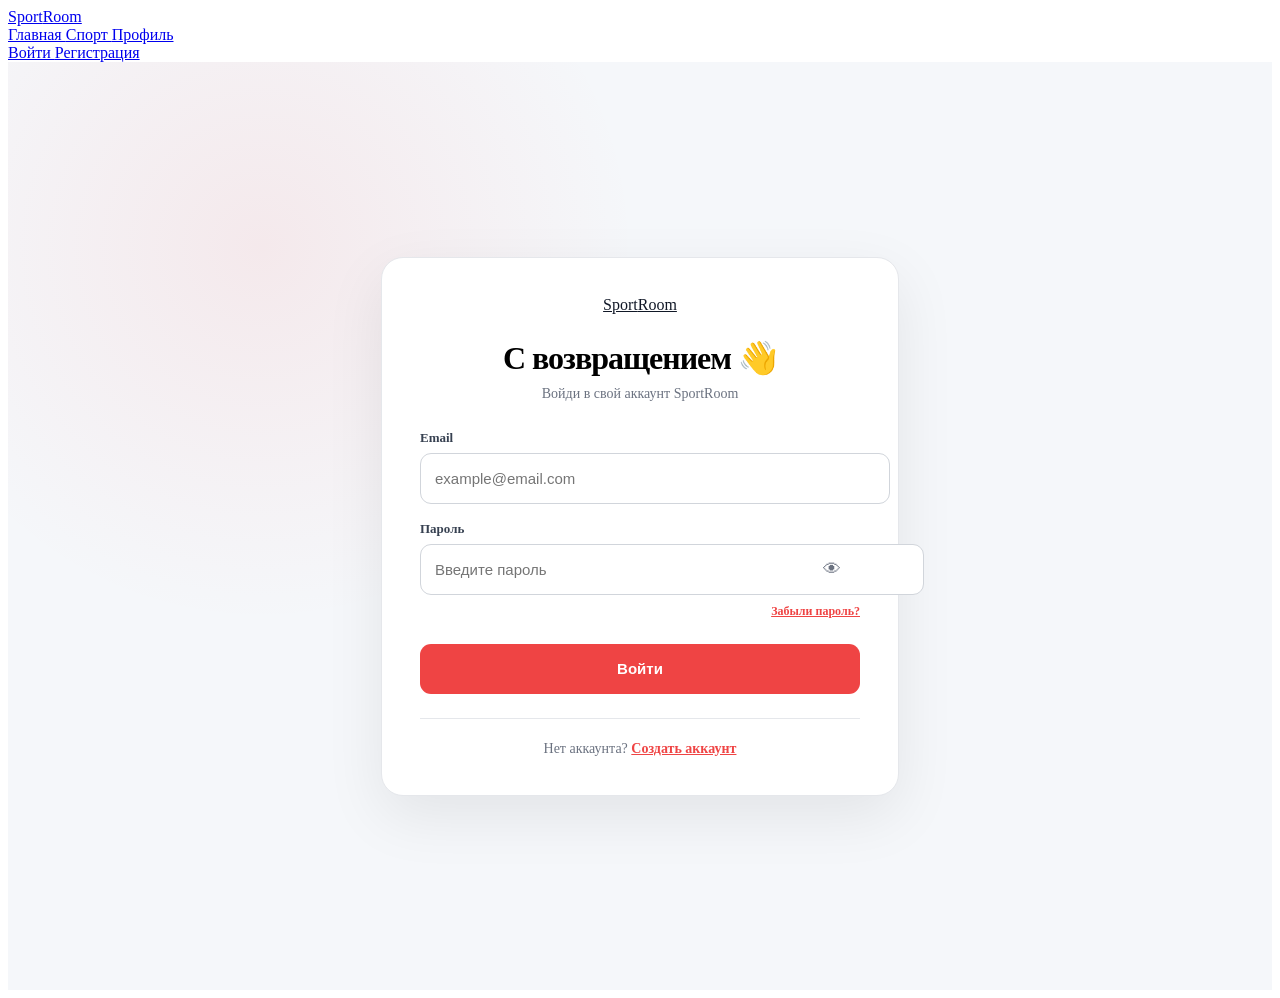
==== login.html @ 984f0fbe "Add login page with form and styles" ====
<!DOCTYPE html>
<html lang="ru">
<head>
  <meta charset="UTF-8">
  <meta name="viewport" content="width=device-width, initial-scale=1.0">

  <title>SportRoom — Вход</title>

  <link rel="stylesheet" href="css/style.css">

  <style>
    .auth-page {
      min-height: calc(100vh - 72px);

      display: flex;
      align-items: center;
      justify-content: center;

      padding: 50px 18px;

      background:
        radial-gradient(
          circle at 20% 20%,
          rgba(239,68,68,.08),
          transparent 30%
        ),
        #f5f7fa;
    }

    .auth-card {
      width: min(440px, 100%);

      padding: 38px;

      background: white;

      border: 1px solid #e5e7eb;

      border-radius: 22px;

      box-shadow:
        0 20px 60px rgba(0,0,0,.08);
    }

    .auth-logo {
      text-align: center;

      margin-bottom: 25px;
    }

    .auth-logo .logo {
      color: #111827;
    }

    .auth-header {
      text-align: center;

      margin-bottom: 28px;
    }

    .auth-header h1 {
      margin: 0 0 9px;

      font-size: 32px;

      letter-spacing: -1px;
    }

    .auth-header p {
      margin: 0;

      color: #6b7280;

      font-size: 14px;
    }

    .form-group {
      margin-bottom: 17px;
    }

    .form-group label {
      display: block;

      margin-bottom: 7px;

      color: #374151;

      font-size: 13px;

      font-weight: 800;
    }

    .form-input {
      width: 100%;

      min-height: 49px;

      padding: 0 14px;

      border: 1px solid #d1d5db;

      border-radius: 11px;

      background: white;

      color: #111827;

      font-size: 15px;

      outline: none;

      transition: .2s;
    }

    .form-input:focus {
      border-color: #ef4444;

      box-shadow:
        0 0 0 3px rgba(239,68,68,.1);
    }

    .password-wrap {
      position: relative;
    }

    .password-wrap .form-input {
      padding-right: 48px;
    }

    .show-password {
      position: absolute;

      right: 13px;
      top: 50%;

      transform: translateY(-50%);

      border: 0;

      background: transparent;

      color: #6b7280;

      font-size: 18px;
    }

    .auth-submit {
      width: 100%;

      min-height: 50px;

      margin-top: 8px;

      border: 0;

      border-radius: 11px;

      background: #ef4444;

      color: white;

      font-size: 15px;

      font-weight: 900;

      cursor: pointer;

      transition: .2s;
    }

    .auth-submit:hover {
      background: #dc2626;

      transform: translateY(-1px);
    }

    .auth-submit:disabled {
      opacity: .65;

      cursor: wait;

      transform: none;
    }

    .auth-message {
      display: none;

      margin-bottom: 18px;

      padding: 12px 14px;

      border-radius: 10px;

      font-size: 13px;

      line-height: 1.5;
    }

    .auth-message.error {
      display: block;

      background: #fef2f2;

      border: 1px solid #fecaca;

      color: #b91c1c;
    }

    .auth-message.success {
      display: block;

      background: #f0fdf4;

      border: 1px solid #bbf7d0;

      color: #15803d;
    }

    .auth-footer {
      margin-top: 24px;

      padding-top: 22px;

      border-top: 1px solid #e5e7eb;

      text-align: center;

      color: #6b7280;

      font-size: 14px;
    }

    .auth-footer a {
      color: #ef4444;

      font-weight: 800;
    }

    .forgot-password {
      display: block;

      margin-top: 9px;

      text-align: right;

      color: #ef4444;

      font-size: 12px;

      font-weight: 700;
    }

    @media (max-width: 600px) {
      .auth-page {
        padding: 30px 12px;
      }

      .auth-card {
        padding: 28px 20px;
      }
    }
  </style>
</head>

<body>


<!-- HEADER -->

<header class="header">

  <div class="header-inner">

    <a href="index.html" class="logo">
      Sport<span>Room</span>
    </a>

    <nav class="nav">

      <a href="index.html">
        Главная
      </a>

      <a href="sports.html">
        Спорт
      </a>

      <a href="profile.html">
        Профиль
      </a>

    </nav>

    <div class="header-buttons">

      <a
        href="login.html"
        class="button button-dark"
      >
        Войти
      </a>

      <a
        href="register.html"
        class="button button-red"
      >
        Регистрация
      </a>

    </div>

  </div>

</header>


<!-- LOGIN -->

<main class="auth-page">

  <div class="auth-card">

    <div class="auth-logo">

      <a
        href="index.html"
        class="logo"
      >
        Sport<span>Room</span>
      </a>

    </div>


    <div class="auth-header">

      <h1>
        С возвращением 👋
      </h1>

      <p>
        Войди в свой аккаунт SportRoom
      </p>

    </div>


    <div
      id="authMessage"
      class="auth-message"
    ></div>


    <form id="loginForm">

      <div class="form-group">

        <label for="email">
          Email
        </label>

        <input
          id="email"
          class="form-input"
          type="email"
          placeholder="example@email.com"
          autocomplete="email"
          required
        >

      </div>


      <div class="form-group">

        <label for="password">
          Пароль
        </label>

        <div class="password-wrap">

          <input
            id="password"
            class="form-input"
            type="password"
            placeholder="Введите пароль"
            autocomplete="current-password"
            required
          >

          <button
            id="showPassword"
            class="show-password"
            type="button"
            aria-label="Показать пароль"
          >
            👁
          </button>

        </div>


        <a
          href="#"
          id="forgotPassword"
          class="forgot-password"
        >
          Забыли пароль?
        </a>

      </div>


      <button
        id="loginButton"
        class="auth-submit"
        type="submit"
      >
        Войти
      </button>

    </form>


    <div class="auth-footer">

      Нет аккаунта?

      <a href="register.html">
        Создать аккаунт
      </a>

    </div>

  </div>

</main>


<script>

/*
  ВАЖНО:

  Настоящую авторизацию через Supabase
  подключим следующим шагом.

  Пока эта страница готовит интерфейс
  входа и проверку формы.
*/


const loginForm =
  document.getElementById(
    "loginForm"
  );


const emailInput =
  document.getElementById(
    "email"
  );


const passwordInput =
  document.getElementById(
    "password"
  );


const loginButton =
  document.getElementById(
    "loginButton"
  );


const message =
  document.getElementById(
    "authMessage"
  );


const showPassword =
  document.getElementById(
    "showPassword"
  );


function showMessage(
  text,
  type
) {

  message.textContent =
    text;

  message.className =
    "auth-message " + type;

}


showPassword.addEventListener(
  "click",
  function() {

    if (
      passwordInput.type ===
      "password"
    ) {

      passwordInput.type =
        "text";

      this.textContent =
        "🙈";

    } else {

      passwordInput.type =
        "password";

      this.textContent =
        "👁";

    }

  }
);


loginForm.addEventListener(
  "submit",
  function(event) {

    event.preventDefault();


    const email =
      emailInput.value.trim();


    const password =
      passwordInput.value;


    if (!email) {

      showMessage(
        "Введите email.",
        "error"
      );

      emailInput.focus();

      return;

    }


    if (!password) {

      showMessage(
        "Введите пароль.",
        "error"
      );

      passwordInput.focus();

      return;

    }


    loginButton.disabled =
      true;

    loginButton.textContent =
      "Вход...";


    /*
      Здесь позже будет:

      supabase.auth.signInWithPassword({
        email,
        password
      })
    */


    setTimeout(
      function() {

        loginButton.disabled =
          false;

        loginButton.textContent =
          "Войти";

        showMessage(
          "Интерфейс готов. Настоящий вход через Supabase подключим следующим шагом.",
          "success"
        );

      },
      700
    );

  }
);


document
  .getElementById(
    "forgotPassword"
  )
  .addEventListener(
    "click",
    function(event) {

      event.preventDefault();

      showMessage(
        "Восстановление пароля подключим вместе с Supabase.",
        "success"
      );

    }
  );

</script>

</body>
</html>
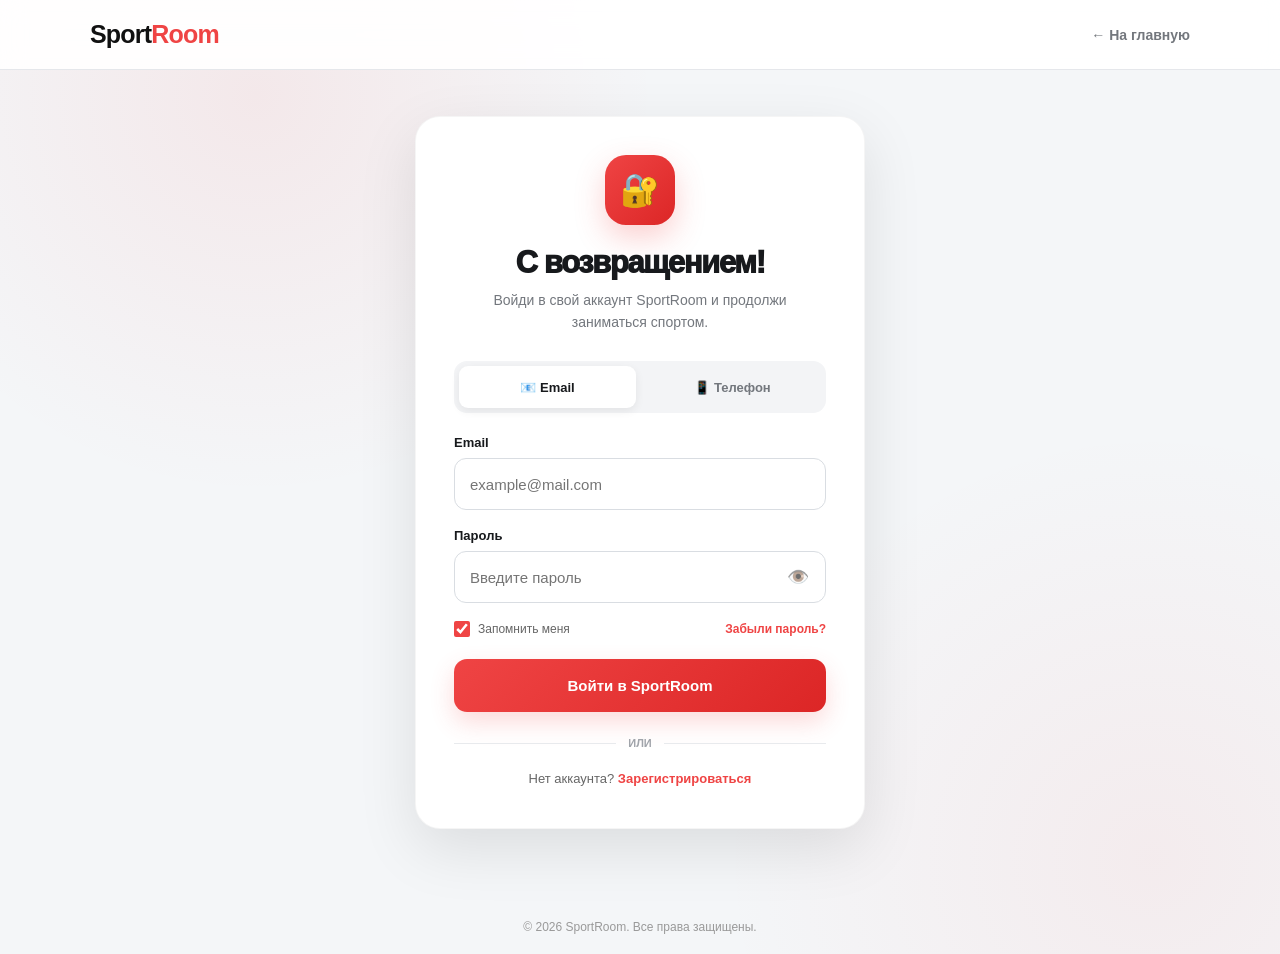
==== commit ef849293: "Update print statement from 'Hello' to 'Goodbye'" ====
--- a/login.html
+++ b/login.html
@@ -1,359 +1,871 @@
 <!DOCTYPE html>
 <html lang="ru">
 <head>
+
   <meta charset="UTF-8">
-  <meta name="viewport" content="width=device-width, initial-scale=1.0">
-
-  <title>SportRoom — Вход</title>
-
-  <link rel="stylesheet" href="css/style.css">
+
+  <meta
+    name="viewport"
+    content="width=device-width, initial-scale=1.0, viewport-fit=cover"
+  >
+
+  <meta
+    name="theme-color"
+    content="#0b0f14"
+  >
+
+  <title>Вход — SportRoom</title>
 
   <style>
-    .auth-page {
-      min-height: calc(100vh - 72px);
-
-      display: flex;
-      align-items: center;
-      justify-content: center;
-
-      padding: 50px 18px;
+
+    * {
+      box-sizing: border-box;
+      margin: 0;
+      padding: 0;
+    }
+
+    :root {
+      --red: #ef4444;
+      --red-dark: #dc2626;
+      --red-light: #fff1f2;
+
+      --dark: #0b0f14;
+      --text: #17191c;
+      --muted: #73777d;
+
+      --border: #e5e7eb;
+
+      --bg: #f4f6f8;
+
+      --shadow:
+        0 20px 60px rgba(0, 0, 0, .10);
+    }
+
+
+    body {
+      min-height: 100vh;
+
+      font-family:
+        -apple-system,
+        BlinkMacSystemFont,
+        "Segoe UI",
+        Arial,
+        sans-serif;
 
       background:
         radial-gradient(
-          circle at 20% 20%,
-          rgba(239,68,68,.08),
+          circle at 20% 10%,
+          rgba(239, 68, 68, .08),
           transparent 30%
         ),
-        #f5f7fa;
-    }
-
-    .auth-card {
-      width: min(440px, 100%);
+        radial-gradient(
+          circle at 90% 90%,
+          rgba(239, 68, 68, .06),
+          transparent 30%
+        ),
+        var(--bg);
+
+      color: var(--text);
+    }
+
+
+    /* =====================================================
+       HEADER
+       ===================================================== */
+
+    header {
+      height: 70px;
+
+      background: rgba(255,255,255,.92);
+
+      border-bottom: 1px solid var(--border);
+
+      backdrop-filter: blur(12px);
+      -webkit-backdrop-filter: blur(12px);
+    }
+
+
+    .header-inner {
+      width: min(
+        1100px,
+        calc(100% - 36px)
+      );
+
+      height: 100%;
+
+      margin: auto;
+
+      display: flex;
+
+      align-items: center;
+
+      justify-content: space-between;
+    }
+
+
+    .logo {
+      text-decoration: none;
+
+      color: #111;
+
+      font-size: 25px;
+
+      font-weight: 900;
+
+      letter-spacing: -.8px;
+    }
+
+
+    .logo span {
+      color: var(--red);
+    }
+
+
+    .back-home {
+      text-decoration: none;
+
+      color: var(--muted);
+
+      font-size: 14px;
+
+      font-weight: 700;
+
+      transition: .2s ease;
+    }
+
+
+    .back-home:hover {
+      color: var(--red);
+
+      transform: translateX(-2px);
+    }
+
+
+    /* =====================================================
+       PAGE
+       ===================================================== */
+
+    .login-page {
+      min-height:
+        calc(100vh - 70px);
+
+      display: flex;
+
+      align-items: center;
+
+      justify-content: center;
+
+      padding:
+        45px 18px 70px;
+    }
+
+
+    .login-container {
+      width: 100%;
+
+      max-width: 450px;
+    }
+
+
+    /* =====================================================
+       CARD
+       ===================================================== */
+
+    .login-card {
+      background: white;
+
+      border: 1px solid rgba(0,0,0,.04);
+
+      border-radius: 25px;
 
       padding: 38px;
 
+      box-shadow: var(--shadow);
+    }
+
+
+    .login-icon {
+      width: 70px;
+
+      height: 70px;
+
+      display: flex;
+
+      align-items: center;
+
+      justify-content: center;
+
+      margin: 0 auto 20px;
+
+      border-radius: 21px;
+
+      background:
+        linear-gradient(
+          135deg,
+          #ef4444,
+          #dc2626
+        );
+
+      color: white;
+
+      font-size: 32px;
+
+      box-shadow:
+        0 12px 30px rgba(239,68,68,.25);
+    }
+
+
+    .login-card h1 {
+      text-align: center;
+
+      font-size: 31px;
+
+      font-weight: 950;
+
+      letter-spacing: -1.4px;
+
+      margin-bottom: 8px;
+    }
+
+
+    .login-subtitle {
+      text-align: center;
+
+      color: var(--muted);
+
+      font-size: 14px;
+
+      line-height: 1.6;
+
+      margin-bottom: 28px;
+    }
+
+
+    /* =====================================================
+       LOGIN TYPE
+       ===================================================== */
+
+    .login-type {
+      display: grid;
+
+      grid-template-columns: 1fr 1fr;
+
+      gap: 8px;
+
+      padding: 5px;
+
+      margin-bottom: 22px;
+
+      background: #f3f4f6;
+
+      border-radius: 13px;
+    }
+
+
+    .login-type button {
+      min-height: 42px;
+
+      border: 0;
+
+      border-radius: 9px;
+
+      background: transparent;
+
+      color: #73777d;
+
+      font-family: inherit;
+
+      font-size: 13px;
+
+      font-weight: 800;
+
+      cursor: pointer;
+
+      transition: .2s ease;
+    }
+
+
+    .login-type button.active {
       background: white;
 
-      border: 1px solid #e5e7eb;
-
-      border-radius: 22px;
+      color: var(--text);
 
       box-shadow:
-        0 20px 60px rgba(0,0,0,.08);
-    }
-
-    .auth-logo {
-      text-align: center;
-
-      margin-bottom: 25px;
-    }
-
-    .auth-logo .logo {
-      color: #111827;
-    }
-
-    .auth-header {
-      text-align: center;
-
-      margin-bottom: 28px;
-    }
-
-    .auth-header h1 {
-      margin: 0 0 9px;
-
-      font-size: 32px;
-
-      letter-spacing: -1px;
-    }
-
-    .auth-header p {
-      margin: 0;
-
-      color: #6b7280;
-
-      font-size: 14px;
-    }
+        0 3px 10px rgba(0,0,0,.07);
+    }
+
+
+    /* =====================================================
+       FORM
+       ===================================================== */
 
     .form-group {
-      margin-bottom: 17px;
-    }
+      margin-bottom: 18px;
+    }
+
 
     .form-group label {
       display: block;
 
-      margin-bottom: 7px;
-
-      color: #374151;
+      margin-bottom: 8px;
 
       font-size: 13px;
 
       font-weight: 800;
     }
+
+
+    .input-wrapper {
+      position: relative;
+    }
+
 
     .form-input {
       width: 100%;
 
-      min-height: 49px;
-
-      padding: 0 14px;
-
-      border: 1px solid #d1d5db;
+      min-height: 52px;
+
+      padding:
+        0 15px;
+
+      border:
+        1px solid #d9dde2;
+
+      border-radius: 12px;
+
+      outline: none;
+
+      background: white;
+
+      color: var(--text);
+
+      font-family: inherit;
+
+      font-size: 15px;
+
+      transition: .2s ease;
+    }
+
+
+    .form-input:focus {
+      border-color: var(--red);
+
+      box-shadow:
+        0 0 0 4px
+        rgba(239,68,68,.09);
+    }
+
+
+    .password-input {
+      padding-right: 55px;
+    }
+
+
+    .password-toggle {
+      position: absolute;
+
+      top: 50%;
+
+      right: 8px;
+
+      transform: translateY(-50%);
+
+      width: 40px;
+
+      height: 40px;
+
+      border: 0;
+
+      border-radius: 9px;
+
+      background: transparent;
+
+      cursor: pointer;
+
+      font-size: 18px;
+
+      opacity: .65;
+    }
+
+
+    .password-toggle:hover {
+      background: #f3f4f6;
+
+      opacity: 1;
+    }
+
+
+    /* =====================================================
+       PHONE
+       ===================================================== */
+
+    .phone-wrapper {
+      display: flex;
+
+      gap: 8px;
+    }
+
+
+    .country-code {
+      width: 115px;
+
+      min-height: 52px;
+
+      padding: 0 10px;
+
+      border:
+        1px solid #d9dde2;
+
+      border-radius: 12px;
+
+      background: white;
+
+      outline: none;
+
+      font-family: inherit;
+
+      font-size: 14px;
+
+      cursor: pointer;
+    }
+
+
+    .phone-number {
+      flex: 1;
+    }
+
+
+    /* =====================================================
+       OPTIONS
+       ===================================================== */
+
+    .form-options {
+      display: flex;
+
+      align-items: center;
+
+      justify-content: space-between;
+
+      gap: 10px;
+
+      margin:
+        2px 0 22px;
+    }
+
+
+    .remember {
+      display: flex;
+
+      align-items: center;
+
+      gap: 8px;
+
+      color: #666;
+
+      font-size: 12px;
+
+      cursor: pointer;
+    }
+
+
+    .remember input {
+      width: 16px;
+
+      height: 16px;
+
+      accent-color: var(--red);
+
+      cursor: pointer;
+    }
+
+
+    .forgot {
+      border: 0;
+
+      background: transparent;
+
+      color: var(--red);
+
+      font-family: inherit;
+
+      font-size: 12px;
+
+      font-weight: 800;
+
+      cursor: pointer;
+    }
+
+
+    /* =====================================================
+       BUTTON
+       ===================================================== */
+
+    .login-button {
+      width: 100%;
+
+      min-height: 53px;
+
+      border: 0;
+
+      border-radius: 13px;
+
+      background:
+        linear-gradient(
+          135deg,
+          var(--red),
+          var(--red-dark)
+        );
+
+      color: white;
+
+      font-family: inherit;
+
+      font-size: 15px;
+
+      font-weight: 900;
+
+      cursor: pointer;
+
+      box-shadow:
+        0 10px 25px
+        rgba(239,68,68,.20);
+
+      transition:
+        transform .2s ease,
+        box-shadow .2s ease;
+    }
+
+
+    .login-button:hover {
+      transform: translateY(-2px);
+
+      box-shadow:
+        0 14px 30px
+        rgba(239,68,68,.28);
+    }
+
+
+    .login-button:active {
+      transform: translateY(0);
+    }
+
+
+    .login-button.loading {
+      pointer-events: none;
+
+      opacity: .7;
+    }
+
+
+    /* =====================================================
+       MESSAGE
+       ===================================================== */
+
+    .message {
+      display: none;
+
+      margin-top: 15px;
+
+      padding: 13px 14px;
 
       border-radius: 11px;
 
-      background: white;
-
-      color: #111827;
-
-      font-size: 15px;
-
-      outline: none;
-
-      transition: .2s;
-    }
-
-    .form-input:focus {
-      border-color: #ef4444;
-
-      box-shadow:
-        0 0 0 3px rgba(239,68,68,.1);
-    }
-
-    .password-wrap {
-      position: relative;
-    }
-
-    .password-wrap .form-input {
-      padding-right: 48px;
-    }
-
-    .show-password {
-      position: absolute;
-
-      right: 13px;
-      top: 50%;
-
-      transform: translateY(-50%);
-
-      border: 0;
-
-      background: transparent;
-
-      color: #6b7280;
-
-      font-size: 18px;
-    }
-
-    .auth-submit {
-      width: 100%;
-
-      min-height: 50px;
-
-      margin-top: 8px;
-
-      border: 0;
-
-      border-radius: 11px;
-
-      background: #ef4444;
-
-      color: white;
-
-      font-size: 15px;
+      font-size: 13px;
+
+      line-height: 1.5;
+
+      text-align: center;
+    }
+
+
+    .message.error {
+      display: block;
+
+      background: #fff1f2;
+
+      border: 1px solid #fecdd3;
+
+      color: #be123c;
+    }
+
+
+    .message.success {
+      display: block;
+
+      background: #ecfdf5;
+
+      border: 1px solid #bbf7d0;
+
+      color: #15803d;
+    }
+
+
+    /* =====================================================
+       DIVIDER
+       ===================================================== */
+
+    .divider {
+      display: flex;
+
+      align-items: center;
+
+      gap: 12px;
+
+      margin:
+        25px 0 20px;
+
+      color: #a0a4aa;
+
+      font-size: 11px;
+
+      font-weight: 700;
+    }
+
+
+    .divider::before,
+    .divider::after {
+      content: "";
+
+      flex: 1;
+
+      height: 1px;
+
+      background: #e8eaed;
+    }
+
+
+    /* =====================================================
+       REGISTER
+       ===================================================== */
+
+    .register-link {
+      display: block;
+
+      text-align: center;
+
+      color: #666;
+
+      font-size: 13px;
+
+      line-height: 1.6;
+    }
+
+
+    .register-link a {
+      color: var(--red);
+
+      text-decoration: none;
 
       font-weight: 900;
-
-      cursor: pointer;
-
-      transition: .2s;
-    }
-
-    .auth-submit:hover {
-      background: #dc2626;
-
-      transform: translateY(-1px);
-    }
-
-    .auth-submit:disabled {
-      opacity: .65;
-
-      cursor: wait;
-
-      transform: none;
-    }
-
-    .auth-message {
-      display: none;
-
-      margin-bottom: 18px;
-
-      padding: 12px 14px;
-
-      border-radius: 10px;
-
-      font-size: 13px;
-
-      line-height: 1.5;
-    }
-
-    .auth-message.error {
-      display: block;
-
-      background: #fef2f2;
-
-      border: 1px solid #fecaca;
-
-      color: #b91c1c;
-    }
-
-    .auth-message.success {
-      display: block;
-
-      background: #f0fdf4;
-
-      border: 1px solid #bbf7d0;
-
-      color: #15803d;
-    }
-
-    .auth-footer {
-      margin-top: 24px;
-
-      padding-top: 22px;
-
-      border-top: 1px solid #e5e7eb;
+    }
+
+
+    .register-link a:hover {
+      text-decoration: underline;
+    }
+
+
+    /* =====================================================
+       FOOTER
+       ===================================================== */
+
+    footer {
+      padding:
+        20px;
 
       text-align: center;
 
-      color: #6b7280;
-
-      font-size: 14px;
-    }
-
-    .auth-footer a {
-      color: #ef4444;
-
-      font-weight: 800;
-    }
-
-    .forgot-password {
-      display: block;
-
-      margin-top: 9px;
-
-      text-align: right;
-
-      color: #ef4444;
+      color: #999;
 
       font-size: 12px;
-
-      font-weight: 700;
-    }
+    }
+
+
+    /* =====================================================
+       MOBILE
+       ===================================================== */
 
     @media (max-width: 600px) {
-      .auth-page {
-        padding: 30px 12px;
+
+      header {
+        height: 60px;
       }
 
-      .auth-card {
-        padding: 28px 20px;
+
+      .header-inner {
+        width:
+          calc(100% - 24px);
       }
-    }
+
+
+      .logo {
+        font-size: 22px;
+      }
+
+
+      .back-home {
+        font-size: 12px;
+      }
+
+
+      .login-page {
+        min-height:
+          calc(100vh - 60px);
+
+        align-items:
+          flex-start;
+
+        padding:
+          25px 10px 50px;
+      }
+
+
+      .login-card {
+        padding:
+          27px 20px;
+
+        border-radius: 21px;
+      }
+
+
+      .login-icon {
+        width: 62px;
+
+        height: 62px;
+
+        border-radius: 18px;
+
+        font-size: 28px;
+      }
+
+
+      .login-card h1 {
+        font-size: 27px;
+      }
+
+
+      .login-subtitle {
+        font-size: 13px;
+
+        margin-bottom: 23px;
+      }
+
+
+      .country-code {
+        width: 105px;
+      }
+
+    }
+
+
+    @media (max-width: 360px) {
+
+      .phone-wrapper {
+        flex-direction: column;
+      }
+
+
+      .country-code {
+        width: 100%;
+      }
+
+    }
+
   </style>
+
 </head>
 
+
 <body>
 
 
-<!-- HEADER -->
-
-<header class="header">
+<!-- =====================================================
+     HEADER
+     ===================================================== -->
+
+<header>
 
   <div class="header-inner">
 
-    <a href="index.html" class="logo">
+    <a
+      href="index.html"
+      class="logo"
+    >
       Sport<span>Room</span>
     </a>
 
-    <nav class="nav">
-
-      <a href="index.html">
-        Главная
-      </a>
-
-      <a href="sports.html">
-        Спорт
-      </a>
-
-      <a href="profile.html">
-        Профиль
-      </a>
-
-    </nav>
-
-    <div class="header-buttons">
-
-      <a
-        href="login.html"
-        class="button button-dark"
+
+    <a
+      href="index.html"
+      class="back-home"
+    >
+      ← На главную
+    </a>
+
+  </div>
+
+</header>
+
+
+
+<!-- =====================================================
+     LOGIN
+     ===================================================== -->
+
+<main class="login-page">
+
+  <div class="login-container">
+
+    <div class="login-card">
+
+      <div class="login-icon">
+        🔐
+      </div>
+
+
+      <h1>
+        С возвращением!
+      </h1>
+
+
+      <p class="login-subtitle">
+        Войди в свой аккаунт SportRoom
+        и продолжи заниматься спортом.
+      </p>
+
+
+      <!-- LOGIN TYPE -->
+
+      <div class="login-type">
+
+        <button
+          id="emailTab"
+          class="active"
+          type="button"
+          onclick="switchLoginType('email')"
+        >
+          📧 Email
+        </button>
+
+
+        <button
+          id="phoneTab"
+          type="button"
+          onclick="switchLoginType('phone')"
+        >
+          📱 Телефон
+        </button>
+
+      </div>
+
+
+
+      <!-- EMAIL -->
+
+      <div
+        id="emailField"
+        class="form-group"
       >
-        Войти
-      </a>
-
-      <a
-        href="register.html"
-        class="button button-red"
-      >
-        Регистрация
-      </a>
-
-    </div>
-
-  </div>
-
-</header>
-
-
-<!-- LOGIN -->
-
-<main class="auth-page">
-
-  <div class="auth-card">
-
-    <div class="auth-logo">
-
-      <a
-        href="index.html"
-        class="logo"
-      >
-        Sport<span>Room</span>
-      </a>
-
-    </div>
-
-
-    <div class="auth-header">
-
-      <h1>
-        С возвращением 👋
-      </h1>
-
-      <p>
-        Войди в свой аккаунт SportRoom
-      </p>
-
-    </div>
-
-
-    <div
-      id="authMessage"
-      class="auth-message"
-    ></div>
-
-
-    <form id="loginForm">
-
-      <div class="form-group">
 
         <label for="email">
           Email
@@ -363,13 +875,405 @@
           id="email"
           class="form-input"
           type="email"
-          placeholder="example@email.com"
           autocomplete="email"
-          required
+          placeholder="example@mail.com"
         >
 
       </div>
 
+
+
+      <!-- PHONE -->
+
+      <div
+        id="phoneField"
+        class="form-group"
+        style="display:none;"
+      >
+
+        <label for="phone">
+          Номер телефона
+        </label>
+
+
+        <div class="phone-wrapper">
+
+          <select
+            id="countryCode"
+            class="country-code"
+          >
+
+            <option value="+1">
+              🇺🇸 +1
+            </option>
+
+            <option value="+7">
+              🇷🇺 +7
+            </option>
+
+            <option value="+20">
+              🇪🇬 +20
+            </option>
+
+            <option value="+27">
+              🇿🇦 +27
+            </option>
+
+            <option value="+30">
+              🇬🇷 +30
+            </option>
+
+            <option value="+31">
+              🇳🇱 +31
+            </option>
+
+            <option value="+32">
+              🇧🇪 +32
+            </option>
+
+            <option value="+33">
+              🇫🇷 +33
+            </option>
+
+            <option value="+34">
+              🇪🇸 +34
+            </option>
+
+            <option value="+36">
+              🇭🇺 +36
+            </option>
+
+            <option value="+39">
+              🇮🇹 +39
+            </option>
+
+            <option value="+40">
+              🇷🇴 +40
+            </option>
+
+            <option value="+41">
+              🇨🇭 +41
+            </option>
+
+            <option value="+43">
+              🇦🇹 +43
+            </option>
+
+            <option value="+44">
+              🇬🇧 +44
+            </option>
+
+            <option value="+45">
+              🇩🇰 +45
+            </option>
+
+            <option value="+46">
+              🇸🇪 +46
+            </option>
+
+            <option value="+47">
+              🇳🇴 +47
+            </option>
+
+            <option value="+48">
+              🇵🇱 +48
+            </option>
+
+            <option value="+49">
+              🇩🇪 +49
+            </option>
+
+            <option value="+51">
+              🇵🇪 +51
+            </option>
+
+            <option value="+52">
+              🇲🇽 +52
+            </option>
+
+            <option value="+53">
+              🇨🇺 +53
+            </option>
+
+            <option value="+54">
+              🇦🇷 +54
+            </option>
+
+            <option value="+55">
+              🇧🇷 +55
+            </option>
+
+            <option value="+56">
+              🇨🇱 +56
+            </option>
+
+            <option value="+57">
+              🇨🇴 +57
+            </option>
+
+            <option value="+58">
+              🇻🇪 +58
+            </option>
+
+            <option value="+60">
+              🇲🇾 +60
+            </option>
+
+            <option value="+61">
+              🇦🇺 +61
+            </option>
+
+            <option value="+62">
+              🇮🇩 +62
+            </option>
+
+            <option value="+63">
+              🇵🇭 +63
+            </option>
+
+            <option value="+64">
+              🇳🇿 +64
+            </option>
+
+            <option value="+65">
+              🇸🇬 +65
+            </option>
+
+            <option value="+66">
+              🇹🇭 +66
+            </option>
+
+            <option value="+81">
+              🇯🇵 +81
+            </option>
+
+            <option value="+82">
+              🇰🇷 +82
+            </option>
+
+            <option value="+84">
+              🇻🇳 +84
+            </option>
+
+            <option value="+86">
+              🇨🇳 +86
+            </option>
+
+            <option value="+90">
+              🇹🇷 +90
+            </option>
+
+            <option value="+91">
+              🇮🇳 +91
+            </option>
+
+            <option value="+92">
+              🇵🇰 +92
+            </option>
+
+            <option value="+93">
+              🇦🇫 +93
+            </option>
+
+            <option value="+94">
+              🇱🇰 +94
+            </option>
+
+            <option value="+95">
+              🇲🇲 +95
+            </option>
+
+            <option value="+98">
+              🇮🇷 +98
+            </option>
+
+            <option value="+212">
+              🇲🇦 +212
+            </option>
+
+            <option value="+213">
+              🇩🇿 +213
+            </option>
+
+            <option value="+216">
+              🇹🇳 +216
+            </option>
+
+            <option value="+218">
+              🇱🇾 +218
+            </option>
+
+            <option value="+220">
+              🇬🇲 +220
+            </option>
+
+            <option value="+221">
+              🇸🇳 +221
+            </option>
+
+            <option value="+234">
+              🇳🇬 +234
+            </option>
+
+            <option value="+254">
+              🇰🇪 +254
+            </option>
+
+            <option value="+255">
+              🇹🇿 +255
+            </option>
+
+            <option value="+256">
+              🇺🇬 +256
+            </option>
+
+            <option value="+260">
+              🇿🇲 +260
+            </option>
+
+            <option value="+263">
+              🇿🇼 +263
+            </option>
+
+            <option value="+351">
+              🇵🇹 +351
+            </option>
+
+            <option value="+352">
+              🇱🇺 +352
+            </option>
+
+            <option value="+353">
+              🇮🇪 +353
+            </option>
+
+            <option value="+354">
+              🇮🇸 +354
+            </option>
+
+            <option value="+358">
+              🇫🇮 +358
+            </option>
+
+            <option value="+370">
+              🇱🇹 +370
+            </option>
+
+            <option value="+371">
+              🇱🇻 +371
+            </option>
+
+            <option value="+372">
+              🇪🇪 +372
+            </option>
+
+            <option value="+380">
+              🇺🇦 +380
+            </option>
+
+            <option value="+381">
+              🇷🇸 +381
+            </option>
+
+            <option value="+385">
+              🇭🇷 +385
+            </option>
+
+            <option value="+386">
+              🇸🇮 +386
+            </option>
+
+            <option value="+420">
+              🇨🇿 +420
+            </option>
+
+            <option value="+421">
+              🇸🇰 +421
+            </option>
+
+            <option value="+423">
+              🇱🇮 +423
+            </option>
+
+            <option value="+852">
+              🇭🇰 +852
+            </option>
+
+            <option value="+853">
+              🇲🇴 +853
+            </option>
+
+            <option value="+886">
+              🇹🇼 +886
+            </option>
+
+            <option value="+971">
+              🇦🇪 +971
+            </option>
+
+            <option value="+972">
+              🇮🇱 +972
+            </option>
+
+            <option value="+974">
+              🇶🇦 +974
+            </option>
+
+            <option value="+975">
+              🇧🇹 +975
+            </option>
+
+            <option value="+976">
+              🇲🇳 +976
+            </option>
+
+            <option value="+977">
+              🇳🇵 +977
+            </option>
+
+            <option value="+992">
+              🇹🇯 +992
+            </option>
+
+            <option value="+993">
+              🇹🇲 +993
+            </option>
+
+            <option value="+994">
+              🇦🇿 +994
+            </option>
+
+            <option value="+995">
+              🇬🇪 +995
+            </option>
+
+            <option value="+996">
+              🇰🇬 +996
+            </option>
+
+            <option value="+998">
+              🇺🇿 +998
+            </option>
+
+          </select>
+
+
+          <input
+            id="phone"
+            class="form-input phone-number"
+            type="tel"
+            autocomplete="tel"
+            inputmode="tel"
+            placeholder="Введите номер"
+          >
+
+        </div>
+
+      </div>
+
+
+
+      <!-- PASSWORD -->
 
       <div class="form-group">
 
@@ -377,58 +1281,98 @@
           Пароль
         </label>
 
-        <div class="password-wrap">
+
+        <div class="input-wrapper">
 
           <input
             id="password"
-            class="form-input"
+            class="form-input password-input"
             type="password"
+            autocomplete="current-password"
             placeholder="Введите пароль"
-            autocomplete="current-password"
-            required
           >
 
+
           <button
-            id="showPassword"
-            class="show-password"
+            class="password-toggle"
+            id="passwordToggle"
             type="button"
+            onclick="togglePassword()"
             aria-label="Показать пароль"
           >
-            👁
+            👁️
           </button>
 
         </div>
 
-
-        <a
-          href="#"
-          id="forgotPassword"
-          class="forgot-password"
+      </div>
+
+
+
+      <!-- OPTIONS -->
+
+      <div class="form-options">
+
+        <label class="remember">
+
+          <input
+            id="remember"
+            type="checkbox"
+            checked
+          >
+
+          <span>
+            Запомнить меня
+          </span>
+
+        </label>
+
+
+        <button
+          type="button"
+          class="forgot"
+          onclick="forgotPassword()"
         >
           Забыли пароль?
-        </a>
+        </button>
 
       </div>
 
+
+
+      <!-- LOGIN -->
 
       <button
         id="loginButton"
-        class="auth-submit"
-        type="submit"
+        class="login-button"
+        type="button"
+        onclick="login()"
       >
-        Войти
+        Войти в SportRoom
       </button>
 
-    </form>
-
-
-    <div class="auth-footer">
-
-      Нет аккаунта?
-
-      <a href="register.html">
-        Создать аккаунт
-      </a>
+
+      <div
+        id="message"
+        class="message"
+      ></div>
+
+
+
+      <div class="divider">
+        ИЛИ
+      </div>
+
+
+      <div class="register-link">
+
+        Нет аккаунта?
+
+        <a href="register.html">
+          Зарегистрироваться
+        </a>
+
+      </div>
 
     </div>
 
@@ -437,91 +1381,909 @@
 </main>
 
 
+
+<footer>
+
+  © 2026 SportRoom. Все права защищены.
+
+</footer>
+
+
+
 <script>
 
-/*
-  ВАЖНО:
-
-  Настоящую авторизацию через Supabase
-  подключим следующим шагом.
-
-  Пока эта страница готовит интерфейс
-  входа и проверку формы.
-*/
-
-
-const loginForm =
-  document.getElementById(
-    "loginForm"
-  );
-
-
-const emailInput =
-  document.getElementById(
-    "email"
-  );
-
-
-const passwordInput =
-  document.getElementById(
-    "password"
-  );
-
-
-const loginButton =
-  document.getElementById(
-    "loginButton"
-  );
-
-
-const message =
-  document.getElementById(
-    "authMessage"
-  );
-
-
-const showPassword =
-  document.getElementById(
-    "showPassword"
-  );
-
+/* =====================================================
+   LOGIN TYPE
+   ===================================================== */
+
+let loginType = "email";
+
+
+function switchLoginType(type) {
+
+  loginType = type;
+
+  const emailTab =
+    document.getElementById("emailTab");
+
+  const phoneTab =
+    document.getElementById("phoneTab");
+
+  const emailField =
+    document.getElementById("emailField");
+
+  const phoneField =
+    document.getElementById("phoneField");
+
+
+  if (type === "email") {
+
+    emailTab.classList.add("active");
+
+    phoneTab.classList.remove("active");
+
+    emailField.style.display = "block";
+
+    phoneField.style.display = "none";
+
+    document
+      .getElementById("email")
+      .focus();
+
+  } else {
+
+    emailTab.classList.remove("active");
+
+    phoneTab.classList.add("active");
+
+    emailField.style.display = "none";
+
+    phoneField.style.display = "block";
+
+    document
+      .getElementById("phone")
+      .focus();
+
+  }
+
+
+  clearMessage();
+
+}
+
+
+
+/* =====================================================
+   PASSWORD
+   ===================================================== */
+
+function togglePassword() {
+
+  const password =
+    document.getElementById("password");
+
+  const toggle =
+    document.getElementById("passwordToggle");
+
+
+  if (password.type === "password") {
+
+    password.type = "text";
+
+    toggle.textContent = "🙈";
+
+  } else {
+
+    password.type = "password";
+
+    toggle.textContent = "👁️";
+
+  }
+
+}
+
+
+
+/* =====================================================
+   MESSAGE
+   ===================================================== */
 
 function showMessage(
   text,
-  type
+  type = "error"
 ) {
 
-  message.textContent =
-    text;
+  const message =
+    document.getElementById("message");
+
+
+  message.textContent = text;
 
   message.className =
-    "auth-message " + type;
+    "message " + type;
 
 }
 
 
-showPassword.addEventListener(
-  "click",
-  function() {
+function clearMessage() {
+
+  const message =
+    document.getElementById("message");
+
+  message.textContent = "";
+
+  message.className = "message";
+
+}
+
+
+
+/* =====================================================
+   NORMALIZE PHONE
+   ===================================================== */
+
+function normalizePhone(
+  countryCode,
+  phone
+) {
+
+  let number =
+    String(phone || "")
+      .replace(/\D/g, "");
+
+
+  /*
+    Если пользователь написал
+    номер с 0 в начале —
+    убираем этот 0.
+  */
+
+  while (
+    number.startsWith("0")
+  ) {
+
+    number =
+      number.substring(1);
+
+  }
+
+
+  return countryCode + number;
+
+}
+
+
+
+/* =====================================================
+   FIND USER
+   ===================================================== */
+
+function getRegisteredUsers() {
+
+  try {
+
+    const users =
+      JSON.parse(
+        localStorage.getItem(
+          "sportroom_users"
+        ) || "[]"
+      );
+
+
+    if (Array.isArray(users)) {
+
+      return users;
+
+    }
+
+  } catch (error) {
+
+    console.error(
+      "Ошибка чтения пользователей:",
+      error
+    );
+
+  }
+
+
+  return [];
+
+}
+
+
+
+/* =====================================================
+   SAVE CURRENT USER
+   ===================================================== */
+
+function saveCurrentUser(user) {
+
+  /*
+    Создаём профиль SportRoom
+  */
+
+  const profile = {
+
+    name:
+      user.name ||
+      "Пользователь",
+
+    surname:
+      user.surname ||
+      "",
+
+    email:
+      user.email ||
+      "",
+
+    phone:
+      user.phone ||
+      "",
+
+    city:
+      user.city ||
+      "",
+
+    sport:
+      user.sport ||
+      "Футбол",
+
+    about:
+      user.about ||
+      "Расскажите немного о себе.",
+
+    points:
+      user.points || 0,
+
+    level:
+      user.level || 1,
+
+    avatar:
+      user.avatar ||
+      ""
+
+  };
+
+
+  localStorage.setItem(
+    "sportroom_profile",
+    JSON.stringify(profile)
+  );
+
+
+  localStorage.setItem(
+    "sportroom_logged_in",
+    "true"
+  );
+
+
+  /*
+    Отдельные значения
+    для совместимости
+    с другими страницами.
+  */
+
+  localStorage.setItem(
+    "name",
+    profile.name
+  );
+
+  localStorage.setItem(
+    "surname",
+    profile.surname
+  );
+
+  localStorage.setItem(
+    "email",
+    profile.email
+  );
+
+  localStorage.setItem(
+    "city",
+    profile.city
+  );
+
+  if (profile.phone) {
+
+    localStorage.setItem(
+      "phone",
+      profile.phone
+    );
+
+  }
+
+}
+
+
+
+/* =====================================================
+   LOGIN
+   ===================================================== */
+
+function login() {
+
+  clearMessage();
+
+
+  const password =
+    document
+      .getElementById("password")
+      .value;
+
+
+  if (!password) {
+
+    showMessage(
+      "Введите пароль."
+    );
+
+    return;
+
+  }
+
+
+  let identifier = "";
+
+
+  /*
+    EMAIL
+  */
+
+  if (loginType === "email") {
+
+    identifier =
+      document
+        .getElementById("email")
+        .value
+        .trim()
+        .toLowerCase();
+
+
+    if (!identifier) {
+
+      showMessage(
+        "Введите email."
+      );
+
+      document
+        .getElementById("email")
+        .focus();
+
+      return;
+
+    }
+
 
     if (
-      passwordInput.type ===
-      "password"
+      !/^[^\s@]+@[^\s@]+\.[^\s@]+$/
+        .test(identifier)
     ) {
 
-      passwordInput.type =
-        "text";
-
-      this.textContent =
-        "🙈";
-
-    } else {
-
-      passwordInput.type =
-        "password";
-
-      this.textContent =
-        "👁";
+      showMessage(
+        "Введите корректный email."
+      );
+
+      return;
+
+    }
+
+  }
+
+
+  /*
+    PHONE
+  */
+
+  else {
+
+    const countryCode =
+      document
+        .getElementById("countryCode")
+        .value;
+
+
+    const phone =
+      document
+        .getElementById("phone")
+        .value;
+
+
+    const digits =
+      phone.replace(/\D/g, "");
+
+
+    if (!digits) {
+
+      showMessage(
+        "Введите номер телефона."
+      );
+
+      document
+        .getElementById("phone")
+        .focus();
+
+      return;
+
+    }
+
+
+    if (digits.length < 5) {
+
+      showMessage(
+        "Введите корректный номер телефона."
+      );
+
+      return;
+
+    }
+
+
+    identifier =
+      normalizePhone(
+        countryCode,
+        phone
+      );
+
+  }
+
+
+
+  const users =
+    getRegisteredUsers();
+
+
+  /*
+    Ищем пользователя
+  */
+
+  let user = null;
+
+
+  if (loginType === "email") {
+
+    user =
+      users.find(
+        item =>
+          String(item.email || "")
+            .toLowerCase() === identifier
+      );
+
+  } else {
+
+    user =
+      users.find(
+        item =>
+          normalizeStoredPhone(
+            item.phone
+          ) === identifier
+      );
+
+  }
+
+
+
+  /*
+    Если пользователей
+    в массиве нет,
+    проверяем старые данные.
+  */
+
+  if (!user) {
+
+    user =
+      checkLegacyAccount(
+        identifier,
+        password
+      );
+
+  }
+
+
+
+  /*
+    Пользователь не найден
+  */
+
+  if (!user) {
+
+    showMessage(
+      "Аккаунт не найден. Проверьте данные или зарегистрируйтесь."
+    );
+
+    return;
+
+  }
+
+
+
+  /*
+    Проверяем пароль
+  */
+
+  if (
+    String(user.password || "") !==
+    String(password)
+  ) {
+
+    showMessage(
+      "Неверный пароль."
+    );
+
+    return;
+
+  }
+
+
+
+  /*
+    Запоминаем пользователя
+  */
+
+  saveCurrentUser(user);
+
+
+  /*
+    Запоминаем email/телефон,
+    если включена галочка.
+  */
+
+  const remember =
+    document
+      .getElementById("remember")
+      .checked;
+
+
+  if (remember) {
+
+    localStorage.setItem(
+      "sportroom_last_login",
+      identifier
+    );
+
+    localStorage.setItem(
+      "sportroom_login_type",
+      loginType
+    );
+
+  } else {
+
+    localStorage.removeItem(
+      "sportroom_last_login"
+    );
+
+    localStorage.removeItem(
+      "sportroom_login_type"
+    );
+
+  }
+
+
+
+  /*
+    Успешный вход
+  */
+
+  const button =
+    document.getElementById(
+      "loginButton"
+    );
+
+
+  button.classList.add(
+    "loading"
+  );
+
+
+  button.textContent =
+    "Выполняется вход...";
+
+
+  showMessage(
+    "Вход выполнен! Перенаправляем в профиль...",
+    "success"
+  );
+
+
+  setTimeout(
+    function() {
+
+      window.location.href =
+        "profile.html";
+
+    },
+    700
+  );
+
+}
+
+
+
+/* =====================================================
+   NORMALIZE STORED PHONE
+   ===================================================== */
+
+function normalizeStoredPhone(
+  phone
+) {
+
+  if (!phone) {
+
+    return "";
+
+  }
+
+
+  let value =
+    String(phone)
+      .trim()
+      .replace(/[^\d+]/g, "");
+
+
+  /*
+    Если номер хранится
+    без + — добавляем
+    его только если он
+    начинается с кода.
+  */
+
+  if (
+    value &&
+    !value.startsWith("+")
+  ) {
+
+    value = "+" + value;
+
+  }
+
+
+  return value;
+
+}
+
+
+
+/* =====================================================
+   LEGACY ACCOUNT
+   ===================================================== */
+
+function checkLegacyAccount(
+  identifier,
+  password
+) {
+
+  /*
+    Поддержка старой версии
+    проекта, где данные
+    могли храниться отдельно.
+  */
+
+  const oldEmail =
+    (
+      localStorage.getItem("email") ||
+      ""
+    )
+      .trim()
+      .toLowerCase();
+
+
+  const oldPhone =
+    normalizeStoredPhone(
+      localStorage.getItem("phone")
+    );
+
+
+  /*
+    Если email совпал
+  */
+
+  if (
+    loginType === "email" &&
+    oldEmail === identifier
+  ) {
+
+    const savedPassword =
+      localStorage.getItem(
+        "password"
+      );
+
+
+    if (
+      savedPassword &&
+      savedPassword === password
+    ) {
+
+      return {
+
+        name:
+          localStorage.getItem(
+            "name"
+          ) || "Пользователь",
+
+        surname:
+          localStorage.getItem(
+            "surname"
+          ) || "",
+
+        email:
+          oldEmail,
+
+        phone:
+          oldPhone,
+
+        city:
+          localStorage.getItem(
+            "city"
+          ) || "",
+
+        password:
+          savedPassword,
+
+        sport:
+          "Футбол",
+
+        points: 0,
+
+        level: 1
+
+      };
+
+    }
+
+  }
+
+
+
+  /*
+    Если телефон совпал
+  */
+
+  if (
+    loginType === "phone" &&
+    oldPhone === identifier
+  ) {
+
+    const savedPassword =
+      localStorage.getItem(
+        "password"
+      );
+
+
+    if (
+      savedPassword &&
+      savedPassword === password
+    ) {
+
+      return {
+
+        name:
+          localStorage.getItem(
+            "name"
+          ) || "Пользователь",
+
+        surname:
+          localStorage.getItem(
+            "surname"
+          ) || "",
+
+        email:
+          oldEmail,
+
+        phone:
+          oldPhone,
+
+        city:
+          localStorage.getItem(
+            "city"
+          ) || "",
+
+        password:
+          savedPassword,
+
+        sport:
+          "Футбол",
+
+        points: 0,
+
+        level: 1
+
+      };
+
+    }
+
+  }
+
+
+  return null;
+
+}
+
+
+
+/* =====================================================
+   FORGOT PASSWORD
+   ===================================================== */
+
+function forgotPassword() {
+
+  if (loginType === "email") {
+
+    const email =
+      document
+        .getElementById("email")
+        .value
+        .trim();
+
+
+    if (!email) {
+
+      showMessage(
+        "Сначала введи свой email."
+      );
+
+      document
+        .getElementById("email")
+        .focus();
+
+      return;
+
+    }
+
+
+    showMessage(
+      "Для восстановления пароля в реальной версии понадобится отправка письма на " +
+      email +
+      ".",
+      "success"
+    );
+
+  } else {
+
+    const phone =
+      document
+        .getElementById("phone")
+        .value
+        .trim();
+
+
+    if (!phone) {
+
+      showMessage(
+        "Сначала введи номер телефона."
+      );
+
+      document
+        .getElementById("phone")
+        .focus();
+
+      return;
+
+    }
+
+
+    showMessage(
+      "Для восстановления пароля по SMS понадобится подключить SMS-сервис.",
+      "success"
+    );
+
+  }
+
+}
+
+
+
+/* =====================================================
+   ENTER KEY
+   ===================================================== */
+
+document.addEventListener(
+  "keydown",
+  function(event) {
+
+    if (
+      event.key === "Enter"
+    ) {
+
+      login();
 
     }
 
@@ -529,107 +2291,176 @@
 );
 
 
-loginForm.addEventListener(
-  "submit",
-  function(event) {
-
-    event.preventDefault();
-
-
-    const email =
-      emailInput.value.trim();
-
-
-    const password =
-      passwordInput.value;
-
-
-    if (!email) {
-
-      showMessage(
-        "Введите email.",
-        "error"
+
+/* =====================================================
+   LOAD SAVED LOGIN
+   ===================================================== */
+
+window.addEventListener(
+  "DOMContentLoaded",
+  function() {
+
+    const savedLogin =
+      localStorage.getItem(
+        "sportroom_last_login"
       );
 
-      emailInput.focus();
-
-      return;
-
-    }
-
-
-    if (!password) {
-
-      showMessage(
-        "Введите пароль.",
-        "error"
+
+    const savedType =
+      localStorage.getItem(
+        "sportroom_login_type"
       );
 
-      passwordInput.focus();
-
-      return;
-
-    }
-
-
-    loginButton.disabled =
-      true;
-
-    loginButton.textContent =
-      "Вход...";
-
-
-    /*
-      Здесь позже будет:
-
-      supabase.auth.signInWithPassword({
-        email,
-        password
-      })
-    */
-
-
-    setTimeout(
-      function() {
-
-        loginButton.disabled =
-          false;
-
-        loginButton.textContent =
-          "Войти";
-
-        showMessage(
-          "Интерфейс готов. Настоящий вход через Supabase подключим следующим шагом.",
-          "success"
+
+    if (
+      savedLogin &&
+      savedType
+    ) {
+
+      if (
+        savedType === "email"
+      ) {
+
+        switchLoginType(
+          "email"
         );
 
-      },
-      700
-    );
+
+        document
+          .getElementById("email")
+          .value =
+          savedLogin;
+
+      } else {
+
+        switchLoginType(
+          "phone"
+        );
+
+
+        /*
+          Пытаемся определить
+          код страны.
+        */
+
+        const codes = [
+          "+998",
+          "+996",
+          "+995",
+          "+994",
+          "+993",
+          "+992",
+          "+977",
+          "+976",
+          "+975",
+          "+974",
+          "+972",
+          "+971",
+          "+886",
+          "+852",
+          "+853",
+          "+420",
+          "+421",
+          "+380",
+          "+381",
+          "+385",
+          "+386",
+          "+370",
+          "+371",
+          "+372",
+          "+358",
+          "+354",
+          "+353",
+          "+352",
+          "+351",
+          "+234",
+          "+218",
+          "+216",
+          "+213",
+          "+212",
+          "+91",
+          "+90",
+          "+86",
+          "+84",
+          "+82",
+          "+81",
+          "+66",
+          "+65",
+          "+64",
+          "+63",
+          "+62",
+          "+61",
+          "+60",
+          "+58",
+          "+57",
+          "+56",
+          "+55",
+          "+54",
+          "+53",
+          "+52",
+          "+51",
+          "+49",
+          "+48",
+          "+47",
+          "+46",
+          "+45",
+          "+44",
+          "+43",
+          "+41",
+          "+40",
+          "+39",
+          "+36",
+          "+34",
+          "+33",
+          "+32",
+          "+31",
+          "+30",
+          "+27",
+          "+20",
+          "+7",
+          "+1"
+        ];
+
+
+        const found =
+          codes.find(
+            code =>
+              savedLogin.startsWith(
+                code
+              )
+          );
+
+
+        if (found) {
+
+          document
+            .getElementById(
+              "countryCode"
+            )
+            .value = found;
+
+
+          document
+            .getElementById(
+              "phone"
+            )
+            .value =
+            savedLogin.substring(
+              found.length
+            );
+
+        }
+
+      }
+
+    }
 
   }
+
 );
 
-
-document
-  .getElementById(
-    "forgotPassword"
-  )
-  .addEventListener(
-    "click",
-    function(event) {
-
-      event.preventDefault();
-
-      showMessage(
-        "Восстановление пароля подключим вместе с Supabase.",
-        "success"
-      );
-
-    }
-  );
-
 </script>
+
 
 </body>
 </html>
